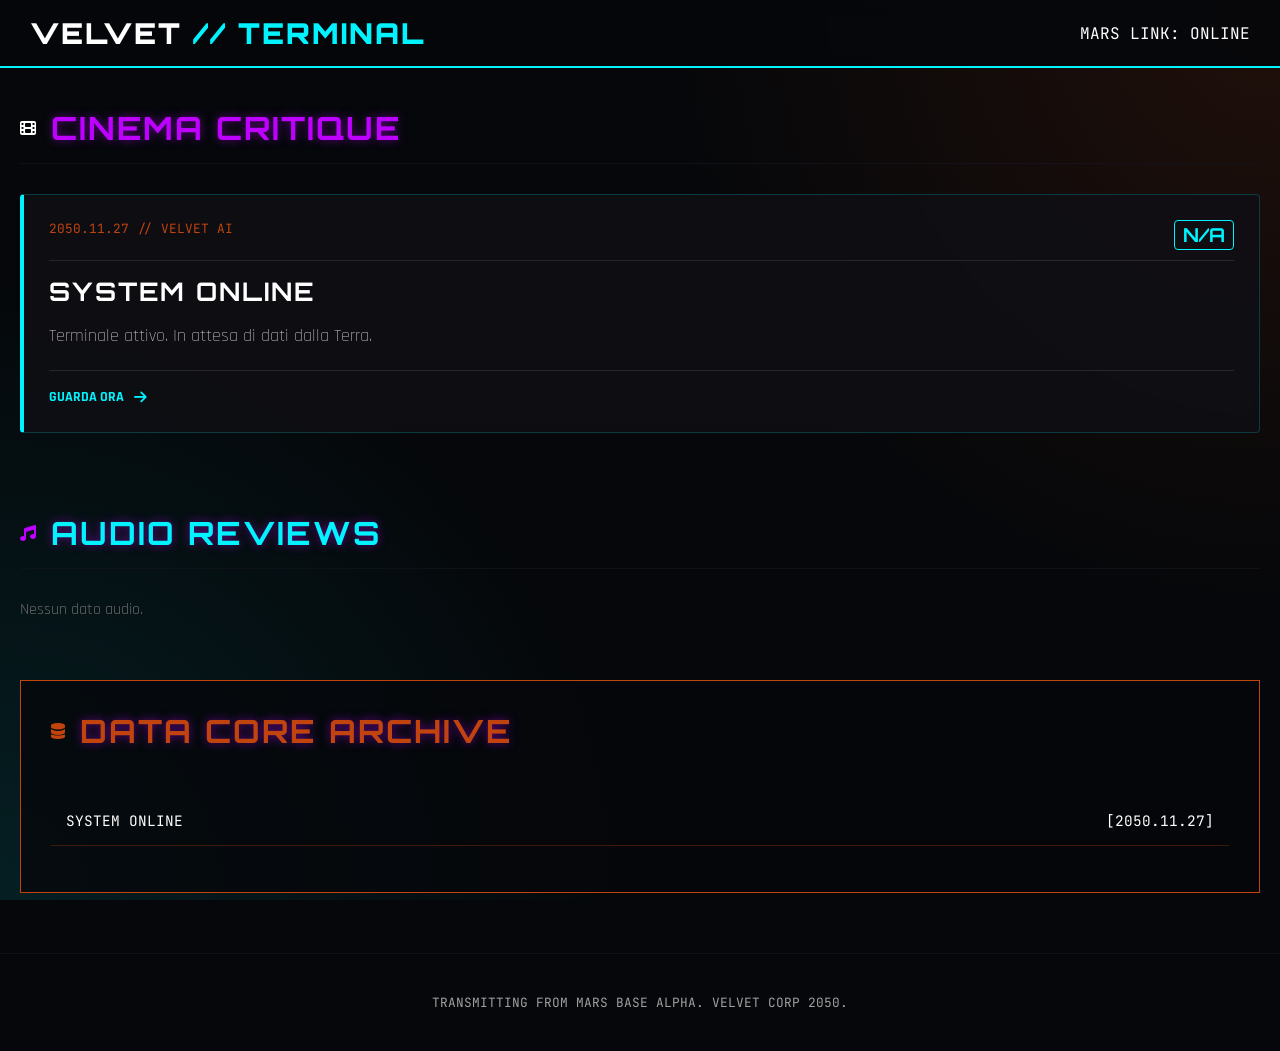
==== index.html @ b93a2c8e "Update index.html" ====
<!DOCTYPE html>
<html lang="it">
<head>
    <meta charset="UTF-8">
    <meta name="viewport" content="width=device-width, initial-scale=1.0">
    <title>VELVET | Martian Media Terminal</title>
    <link href="https://fonts.googleapis.com/css2?family=JetBrains+Mono:wght@400;700&family=Orbitron:wght@400;700;900&family=Rajdhani:wght@300;500;700&display=swap" rel="stylesheet">
    <link rel="stylesheet" href="https://cdnjs.cloudflare.com/ajax/libs/font-awesome/6.4.0/css/all.min.css">
    <style>
        :root { --bg-space: #05070a; --mars-dust: #c1440e; --neon-blue: #00f3ff; --neon-purple: #bd00ff; --glass-bg: rgba(20, 20, 30, 0.7); --text-primary: #ffffff; --text-dim: #a0a0a0; }
        body { margin: 0; background-color: var(--bg-space); color: var(--text-primary); font-family: 'Rajdhani', sans-serif; background-image: radial-gradient(circle at top right, rgba(193, 68, 14, 0.15) 0%, transparent 40%), radial-gradient(circle at bottom left, rgba(0, 243, 255, 0.1) 0%, transparent 40%); background-attachment: fixed; }
        h1, h2, h3, .brand { font-family: 'Orbitron', sans-serif; text-transform: uppercase; letter-spacing: 2px; }
        .mono-font { font-family: 'JetBrains Mono', monospace; }
        nav { display: flex; justify-content: space-between; align-items: center; padding: 15px 30px; background: rgba(5, 7, 10, 0.9); backdrop-filter: blur(10px); border-bottom: 2px solid var(--neon-blue); position: sticky; top: 0; z-index: 100; }
        .brand { font-size: 1.8rem; font-weight: 900; } .brand span { color: var(--neon-blue); }
        .container { max-width: 1400px; margin: 40px auto; padding: 0 20px; }
        .section-header { display: flex; align-items: center; gap: 15px; margin-bottom: 30px; border-bottom: 1px solid var(--glass-bg); padding-bottom: 15px; }
        .section-title { font-size: 2rem; color: var(--neon-purple); margin: 0; text-shadow: 0 0 10px rgba(189, 0, 255, 0.5); }
        .grid-layout { display: grid; grid-template-columns: repeat(auto-fit, minmax(400px, 1fr)); gap: 30px; margin-bottom: 60px; }
        
        /* CARD SOLO TESTO */
        .holo-card { background: rgba(15, 15, 20, 0.8); border: 1px solid rgba(0, 243, 255, 0.2); border-left: 4px solid var(--neon-blue); border-radius: 4px; overflow: hidden; transition: 0.4s; position: relative; backdrop-filter: blur(5px); padding: 25px; }
        .holo-card:hover { border-color: var(--neon-blue); box-shadow: 0 0 20px rgba(0, 243, 255, 0.1); transform: translateY(-3px); }
        
        .card-header { display: flex; justify-content: space-between; align-items: flex-start; margin-bottom: 15px; border-bottom: 1px solid rgba(255,255,255,0.1); padding-bottom: 10px; }
        .card-meta { font-size: 0.8rem; color: var(--mars-dust); text-transform: uppercase; }
        .card-vote { font-family: 'Orbitron'; font-size: 1.2rem; color: var(--neon-blue); font-weight: bold; border: 1px solid var(--neon-blue); padding: 2px 8px; border-radius: 4px; }
        
        .card-title { font-size: 1.6rem; margin: 0 0 15px 0; line-height: 1.2; color: #fff; }
        .card-excerpt { color: #ccc; font-size: 1.1rem; line-height: 1.6; text-align: justify; margin-bottom: 20px; font-weight: 300; }
        
        .stream-links { border-top: 1px solid rgba(255,255,255,0.1); padding-top: 15px; }
        .stream-btn { display: inline-flex; align-items: center; gap: 10px; color: var(--neon-blue); text-decoration: none; font-weight: bold; font-size: 0.9rem; text-transform: uppercase; transition: 0.3s; }
        .stream-btn:hover { color: #fff; letter-spacing: 1px; }
        
        .music-style .holo-card { border-left-color: var(--neon-purple); }
        .music-style .card-vote, .music-style .stream-btn { color: var(--neon-purple); border-color: var(--neon-purple); }
        .music-style .stream-btn:hover { color: #fff; }

        .archive-container { background: rgba(5, 7, 10, 0.8); border: 1px solid var(--mars-dust); padding: 30px; margin-top: 50px;}
        .archive-list { list-style: none; padding: 0; }
        .archive-item { display: flex; justify-content: space-between; align-items: center; padding: 15px; border-bottom: 1px solid rgba(193, 68, 14, 0.3); font-family: 'JetBrains Mono', monospace; font-size: 0.9rem; }
        footer { text-align: center; padding: 40px; color: var(--text-dim); font-size: 0.8rem; margin-top: 60px; border-top: 1px solid var(--glass-bg); }
    </style>
</head>
<body>
    <nav>
        <div class="brand">VELVET <span>// TERMINAL</span></div>
        <div class="terminal-status mono-font">MARS LINK: ONLINE</div>
    </nav>
    <div class="container">
        
        <div class="section-header"><i class="fas fa-film section-icon"></i><h2 class="section-title">CINEMA CRITIQUE</h2></div>
        <div class="grid-layout" id="cinema-container"></div>
        
        <div class="section-header" style="margin-top: 80px;"><i class="fas fa-music section-icon" style="color: var(--neon-purple);"></i><h2 class="section-title" style="color: var(--neon-blue);">AUDIO REVIEWS</h2></div>
        <div class="grid-layout music-style" id="music-container"></div>
        
        <div class="archive-container">
             <div class="section-header" style="border-bottom: none;"><i class="fas fa-database section-icon" style="color: var(--mars-dust);"></i><h2 class="section-title" style="color: var(--mars-dust);">DATA CORE ARCHIVE</h2></div>
            <ul class="archive-list" id="archive-list"></ul>
        </div>
    </div>
    <footer><span class="mono-font">TRANSMITTING FROM MARS BASE ALPHA. VELVET CORP 2050.</span></footer>
    
    <script src="data.js"></script>
    <script>
        if (typeof mshData !== 'undefined') {
            const cinemaCont = document.getElementById('cinema-container');
            const musicCont = document.getElementById('music-container');
            const archiveList = document.getElementById('archive-list');

            function createTextCard(item, type) {
                let vote = item.vote || "N/A";
                let searchUrl = type === 'music' 
                    ? `https://open.spotify.com/search/${encodeURIComponent(item.streaming_search_query || '')}`
                    : `https://www.justwatch.com/it/cerca?q=${encodeURIComponent(item.streaming_search_query || '')}`;
                
                let actionText = type === 'music' ? 'ASCOLTA ORA' : 'GUARDA ORA';

                return `
                    <div class="holo-card">
                        <div class="card-header">
                            <span class="card-meta mono-font">${item.date} // ${item.author}</span>
                            <span class="card-vote">${vote}</span>
                        </div>
                        <h3 class="card-title">${item.title}</h3>
                        <div class="card-excerpt">${item.excerpt}</div>
                        <div class="stream-links">
                            <a href="${searchUrl}" target="_blank" class="stream-btn">
                                ${actionText} <i class="fas fa-arrow-right"></i>
                            </a>
                        </div>
                    </div>
                `;
            }

            if (mshData.cinema && mshData.cinema.length > 0) cinemaCont.innerHTML = mshData.cinema.map(item => createTextCard(item, 'cinema')).join('');
            else cinemaCont.innerHTML = '<div style="color:#666">Nessun dato cinema.</div>';

            if (mshData.music && mshData.music.length > 0) musicCont.innerHTML = mshData.music.map(item => createTextCard(item, 'music')).join('');
            else musicCont.innerHTML = '<div style="color:#666">Nessun dato audio.</div>';

            const allItems = [...(mshData.cinema || []), ...(mshData.music || [])];
            if (allItems.length > 0) archiveList.innerHTML = allItems.map(item => `<li class="archive-item"><span>${item.title}</span><span class="archive-date mono-font">[${item.date}]</span></li>`).join('');
        }
    </script>
</body>
</html>
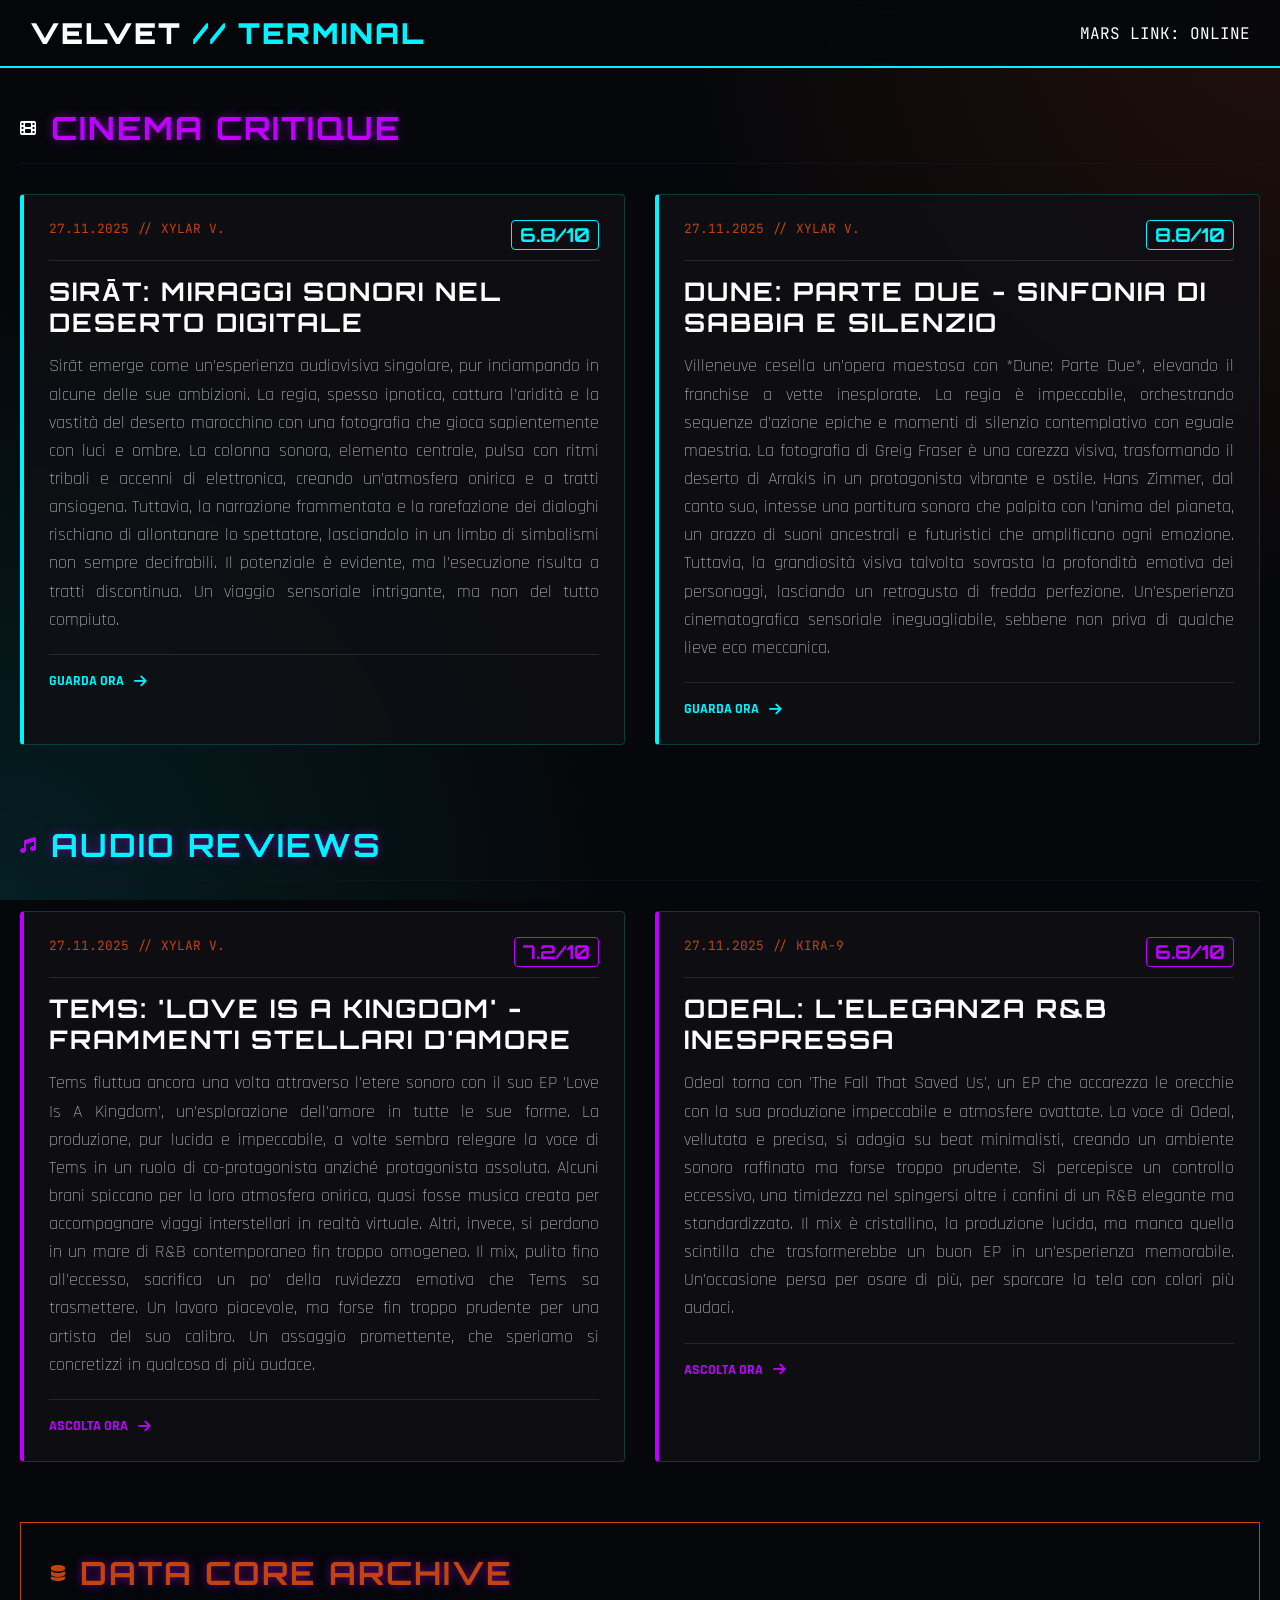
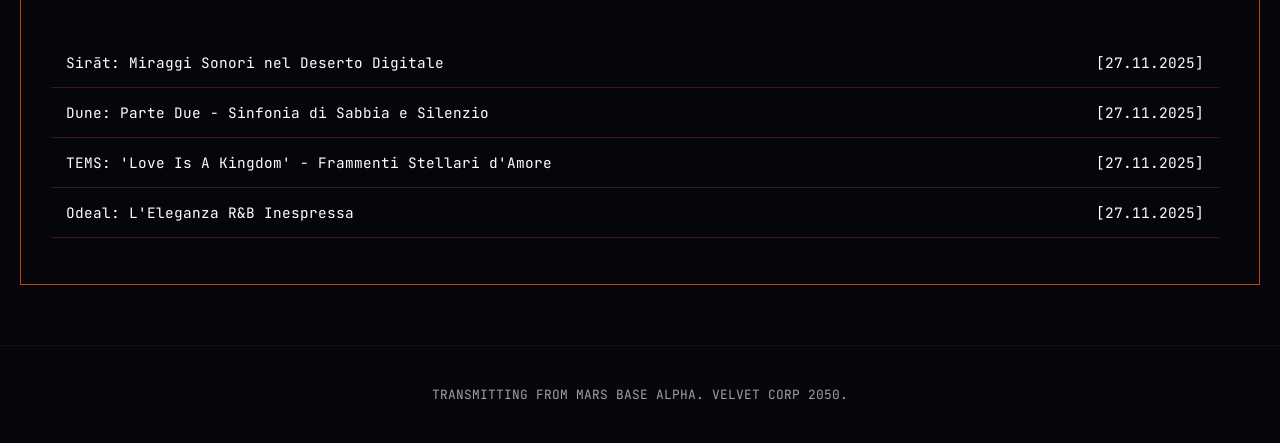
==== commit f92fcaa8: "Update index.html" ====
--- a/index.html
+++ b/index.html
@@ -21,25 +21,26 @@
         /* CARD SOLO TESTO */
         .holo-card { background: rgba(15, 15, 20, 0.8); border: 1px solid rgba(0, 243, 255, 0.2); border-left: 4px solid var(--neon-blue); border-radius: 4px; overflow: hidden; transition: 0.4s; position: relative; backdrop-filter: blur(5px); padding: 25px; }
         .holo-card:hover { border-color: var(--neon-blue); box-shadow: 0 0 20px rgba(0, 243, 255, 0.1); transform: translateY(-3px); }
-        
         .card-header { display: flex; justify-content: space-between; align-items: flex-start; margin-bottom: 15px; border-bottom: 1px solid rgba(255,255,255,0.1); padding-bottom: 10px; }
         .card-meta { font-size: 0.8rem; color: var(--mars-dust); text-transform: uppercase; }
         .card-vote { font-family: 'Orbitron'; font-size: 1.2rem; color: var(--neon-blue); font-weight: bold; border: 1px solid var(--neon-blue); padding: 2px 8px; border-radius: 4px; }
-        
         .card-title { font-size: 1.6rem; margin: 0 0 15px 0; line-height: 1.2; color: #fff; }
         .card-excerpt { color: #ccc; font-size: 1.1rem; line-height: 1.6; text-align: justify; margin-bottom: 20px; font-weight: 300; }
-        
         .stream-links { border-top: 1px solid rgba(255,255,255,0.1); padding-top: 15px; }
         .stream-btn { display: inline-flex; align-items: center; gap: 10px; color: var(--neon-blue); text-decoration: none; font-weight: bold; font-size: 0.9rem; text-transform: uppercase; transition: 0.3s; }
         .stream-btn:hover { color: #fff; letter-spacing: 1px; }
-        
         .music-style .holo-card { border-left-color: var(--neon-purple); }
         .music-style .card-vote, .music-style .stream-btn { color: var(--neon-purple); border-color: var(--neon-purple); }
         .music-style .stream-btn:hover { color: #fff; }
 
+        /* ARCHIVIO SCORREVOLE */
         .archive-container { background: rgba(5, 7, 10, 0.8); border: 1px solid var(--mars-dust); padding: 30px; margin-top: 50px;}
-        .archive-list { list-style: none; padding: 0; }
+        .archive-list { list-style: none; padding: 0; max-height: 300px; overflow-y: auto; padding-right: 10px; }
+        .archive-list::-webkit-scrollbar { width: 5px; }
+        .archive-list::-webkit-scrollbar-track { background: #111; }
+        .archive-list::-webkit-scrollbar-thumb { background: var(--mars-dust); border-radius: 5px; }
         .archive-item { display: flex; justify-content: space-between; align-items: center; padding: 15px; border-bottom: 1px solid rgba(193, 68, 14, 0.3); font-family: 'JetBrains Mono', monospace; font-size: 0.9rem; }
+        
         footer { text-align: center; padding: 40px; color: var(--text-dim); font-size: 0.8rem; margin-top: 60px; border-top: 1px solid var(--glass-bg); }
     </style>
 </head>
@@ -49,7 +50,6 @@
         <div class="terminal-status mono-font">MARS LINK: ONLINE</div>
     </nav>
     <div class="container">
-        
         <div class="section-header"><i class="fas fa-film section-icon"></i><h2 class="section-title">CINEMA CRITIQUE</h2></div>
         <div class="grid-layout" id="cinema-container"></div>
         
@@ -71,6 +71,9 @@
             const archiveList = document.getElementById('archive-list');
 
             function createTextCard(item, type) {
+                // FILTRO VISIVO: NASCONDE "SYSTEM ONLINE" O TITOLI VUOTI
+                if (!item.title || item.title === "SYSTEM ONLINE" || item.title === "N/A") return '';
+
                 let vote = item.vote || "N/A";
                 let searchUrl = type === 'music' 
                     ? `https://open.spotify.com/search/${encodeURIComponent(item.streaming_search_query || '')}`
@@ -102,7 +105,13 @@
             else musicCont.innerHTML = '<div style="color:#666">Nessun dato audio.</div>';
 
             const allItems = [...(mshData.cinema || []), ...(mshData.music || [])];
-            if (allItems.length > 0) archiveList.innerHTML = allItems.map(item => `<li class="archive-item"><span>${item.title}</span><span class="archive-date mono-font">[${item.date}]</span></li>`).join('');
+            // FILTRO ANCHE NELL'ARCHIVIO
+            if (allItems.length > 0) {
+                archiveList.innerHTML = allItems.map(item => {
+                    if (!item.title || item.title === "SYSTEM ONLINE") return '';
+                    return `<li class="archive-item"><span>${item.title}</span><span class="archive-date mono-font">[${item.date}]</span></li>`;
+                }).join('');
+            }
         }
     </script>
 </body>
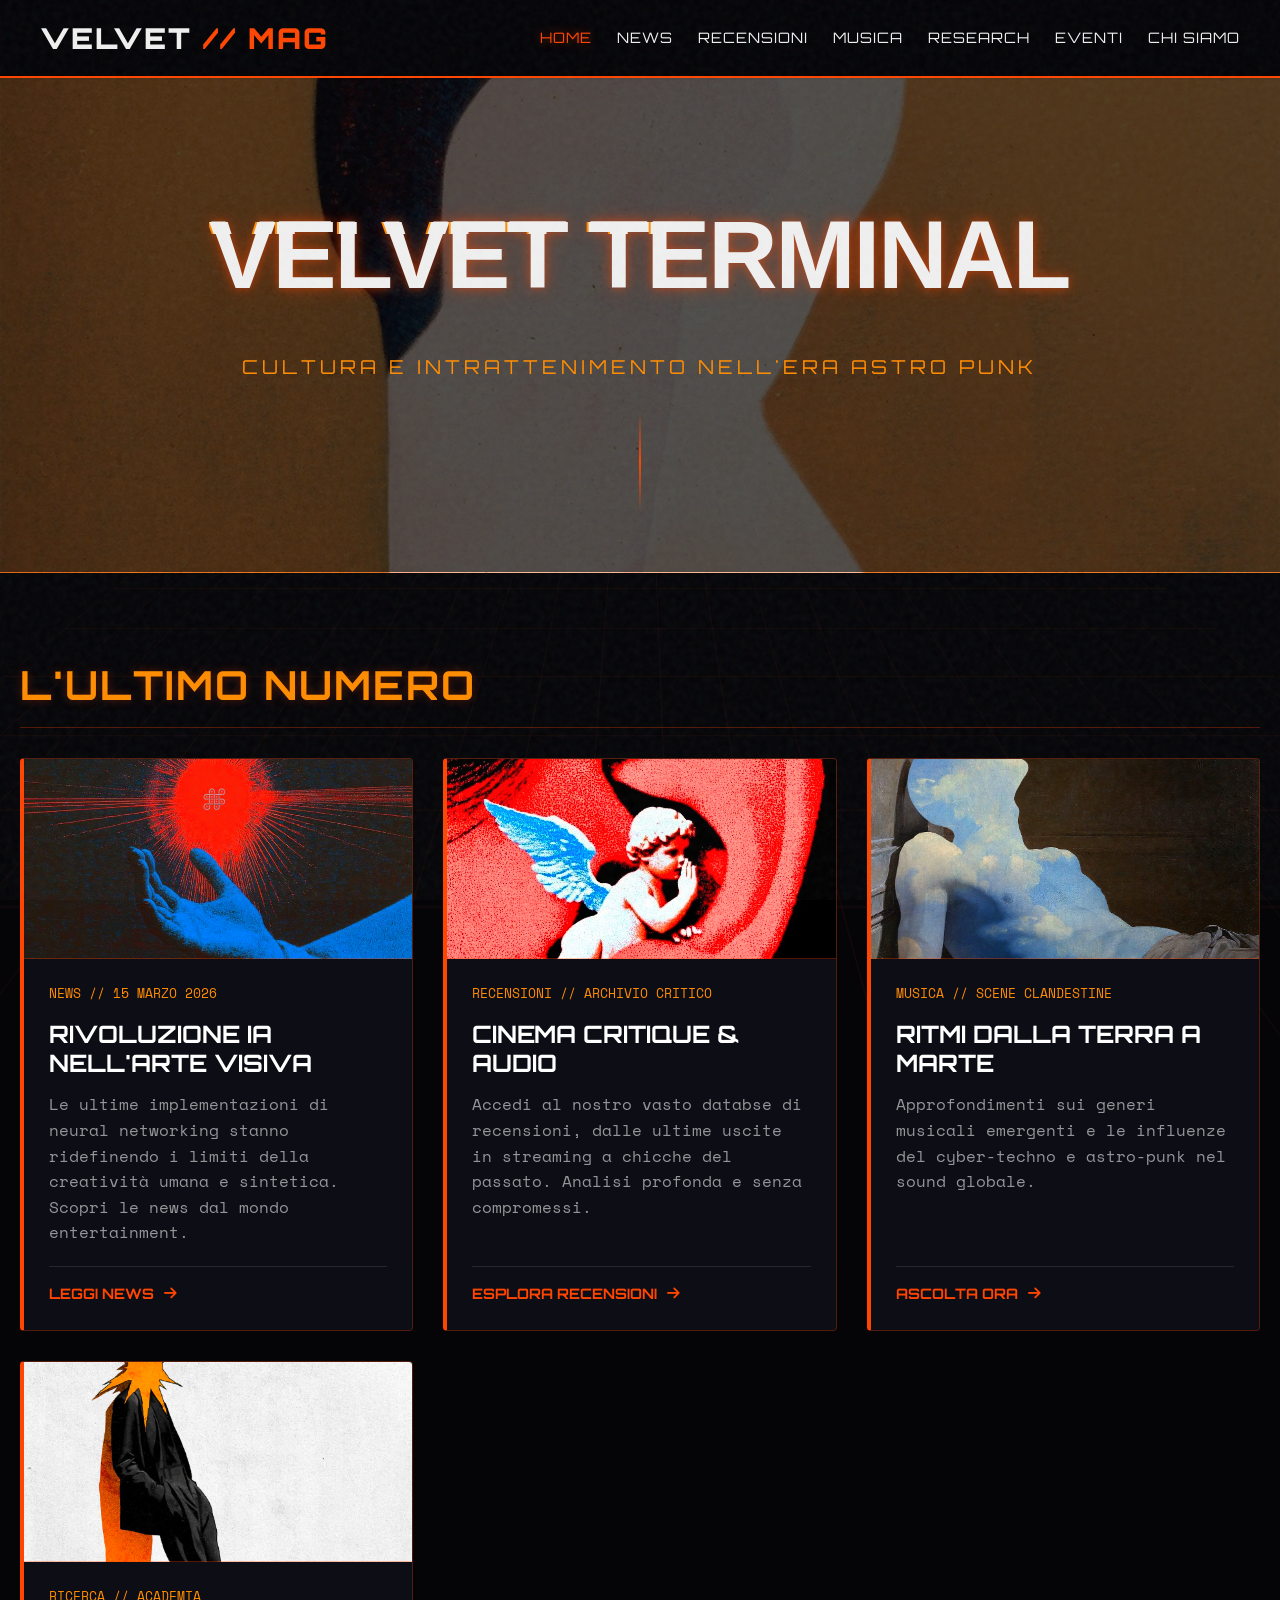
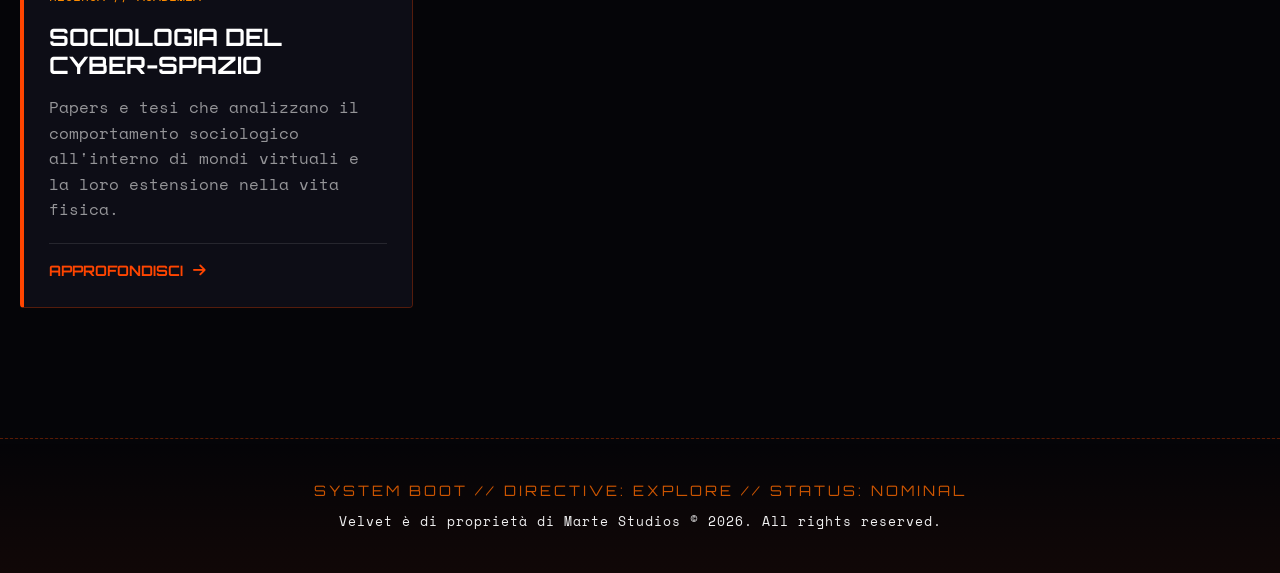
==== commit c09d5713: "Complete redesign: Astro Punk magazine theme" ====
--- a/index.html
+++ b/index.html
@@ -3,116 +3,126 @@
 <head>
     <meta charset="UTF-8">
     <meta name="viewport" content="width=device-width, initial-scale=1.0">
-    <title>VELVET | Martian Media Terminal</title>
-    <link href="https://fonts.googleapis.com/css2?family=JetBrains+Mono:wght@400;700&family=Orbitron:wght@400;700;900&family=Rajdhani:wght@300;500;700&display=swap" rel="stylesheet">
+    <!-- Open Graph Meta Tags -->
+    <meta property="og:title" content="VELVET | Online Magazine" />
+    <meta property="og:description" content="Astro Punk Online Magazine: Recensioni, News, Musica e Ricerca." />
+    <meta property="og:image" content="https://velvet.martestudios.com/assets/moodboard/moodimage.jpg" />
+    <meta property="og:url" content="https://velvet.martestudios.com/" />
+    <meta property="og:type" content="website" />
+
+    <title>VELVET | Magazine Home</title>
+    
+    <link rel="preconnect" href="https://fonts.googleapis.com">
+    <link rel="preconnect" href="https://fonts.gstatic.com" crossorigin>
+    <link href="https://fonts.googleapis.com/css2?family=Orbitron:wght@400;700;900&family=Space+Mono:ital,wght@0,400;0,700;1,400&family=Syncopate:wght@400;700&display=swap" rel="stylesheet">
     <link rel="stylesheet" href="https://cdnjs.cloudflare.com/ajax/libs/font-awesome/6.4.0/css/all.min.css">
-    <style>
-        :root { --bg-space: #05070a; --mars-dust: #c1440e; --neon-blue: #00f3ff; --neon-purple: #bd00ff; --glass-bg: rgba(20, 20, 30, 0.7); --text-primary: #ffffff; --text-dim: #a0a0a0; }
-        body { margin: 0; background-color: var(--bg-space); color: var(--text-primary); font-family: 'Rajdhani', sans-serif; background-image: radial-gradient(circle at top right, rgba(193, 68, 14, 0.15) 0%, transparent 40%), radial-gradient(circle at bottom left, rgba(0, 243, 255, 0.1) 0%, transparent 40%); background-attachment: fixed; }
-        h1, h2, h3, .brand { font-family: 'Orbitron', sans-serif; text-transform: uppercase; letter-spacing: 2px; }
-        .mono-font { font-family: 'JetBrains Mono', monospace; }
-        nav { display: flex; justify-content: space-between; align-items: center; padding: 15px 30px; background: rgba(5, 7, 10, 0.9); backdrop-filter: blur(10px); border-bottom: 2px solid var(--neon-blue); position: sticky; top: 0; z-index: 100; }
-        .brand { font-size: 1.8rem; font-weight: 900; } .brand span { color: var(--neon-blue); }
-        .container { max-width: 1400px; margin: 40px auto; padding: 0 20px; }
-        .section-header { display: flex; align-items: center; gap: 15px; margin-bottom: 30px; border-bottom: 1px solid var(--glass-bg); padding-bottom: 15px; }
-        .section-title { font-size: 2rem; color: var(--neon-purple); margin: 0; text-shadow: 0 0 10px rgba(189, 0, 255, 0.5); }
-        .grid-layout { display: grid; grid-template-columns: repeat(auto-fit, minmax(400px, 1fr)); gap: 30px; margin-bottom: 60px; }
-        
-        /* CARD SOLO TESTO */
-        .holo-card { background: rgba(15, 15, 20, 0.8); border: 1px solid rgba(0, 243, 255, 0.2); border-left: 4px solid var(--neon-blue); border-radius: 4px; overflow: hidden; transition: 0.4s; position: relative; backdrop-filter: blur(5px); padding: 25px; }
-        .holo-card:hover { border-color: var(--neon-blue); box-shadow: 0 0 20px rgba(0, 243, 255, 0.1); transform: translateY(-3px); }
-        .card-header { display: flex; justify-content: space-between; align-items: flex-start; margin-bottom: 15px; border-bottom: 1px solid rgba(255,255,255,0.1); padding-bottom: 10px; }
-        .card-meta { font-size: 0.8rem; color: var(--mars-dust); text-transform: uppercase; }
-        .card-vote { font-family: 'Orbitron'; font-size: 1.2rem; color: var(--neon-blue); font-weight: bold; border: 1px solid var(--neon-blue); padding: 2px 8px; border-radius: 4px; }
-        .card-title { font-size: 1.6rem; margin: 0 0 15px 0; line-height: 1.2; color: #fff; }
-        .card-excerpt { color: #ccc; font-size: 1.1rem; line-height: 1.6; text-align: justify; margin-bottom: 20px; font-weight: 300; }
-        .stream-links { border-top: 1px solid rgba(255,255,255,0.1); padding-top: 15px; }
-        .stream-btn { display: inline-flex; align-items: center; gap: 10px; color: var(--neon-blue); text-decoration: none; font-weight: bold; font-size: 0.9rem; text-transform: uppercase; transition: 0.3s; }
-        .stream-btn:hover { color: #fff; letter-spacing: 1px; }
-        .music-style .holo-card { border-left-color: var(--neon-purple); }
-        .music-style .card-vote, .music-style .stream-btn { color: var(--neon-purple); border-color: var(--neon-purple); }
-        .music-style .stream-btn:hover { color: #fff; }
-
-        /* ARCHIVIO SCORREVOLE */
-        .archive-container { background: rgba(5, 7, 10, 0.8); border: 1px solid var(--mars-dust); padding: 30px; margin-top: 50px;}
-        .archive-list { list-style: none; padding: 0; max-height: 300px; overflow-y: auto; padding-right: 10px; }
-        .archive-list::-webkit-scrollbar { width: 5px; }
-        .archive-list::-webkit-scrollbar-track { background: #111; }
-        .archive-list::-webkit-scrollbar-thumb { background: var(--mars-dust); border-radius: 5px; }
-        .archive-item { display: flex; justify-content: space-between; align-items: center; padding: 15px; border-bottom: 1px solid rgba(193, 68, 14, 0.3); font-family: 'JetBrains Mono', monospace; font-size: 0.9rem; }
-        
-        footer { text-align: center; padding: 40px; color: var(--text-dim); font-size: 0.8rem; margin-top: 60px; border-top: 1px solid var(--glass-bg); }
-    </style>
+    
+    <link rel="stylesheet" href="assets/css/velvet_magazine.css">
 </head>
 <body>
-    <nav>
-        <div class="brand">VELVET <span>// TERMINAL</span></div>
-        <div class="terminal-status mono-font">MARS LINK: ONLINE</div>
+    <div class="noise-overlay"></div>
+    <div class="grid-background"></div>
+
+    <nav class="global-nav">
+        <a href="index.html" class="brand">VELVET <span>// MAG</span></a>
+        <ul class="nav-links">
+            <li><a href="index.html" class="active">Home</a></li>
+            <li><a href="news.html">News</a></li>
+            <li><a href="recensioni.html">Recensioni</a></li>
+            <li><a href="musica.html">Musica</a></li>
+            <li><a href="research.html">Research</a></li>
+            <li><a href="eventi.html">Eventi</a></li>
+            <li><a href="chisiamo.html">Chi Siamo</a></li>
+        </ul>
+        <div class="burger">
+            <div class="line1"></div>
+            <div class="line2"></div>
+            <div class="line3"></div>
+        </div>
     </nav>
-    <div class="container">
-        <div class="section-header"><i class="fas fa-film section-icon"></i><h2 class="section-title">CINEMA CRITIQUE</h2></div>
-        <div class="grid-layout" id="cinema-container"></div>
-        
-        <div class="section-header" style="margin-top: 80px;"><i class="fas fa-music section-icon" style="color: var(--neon-purple);"></i><h2 class="section-title" style="color: var(--neon-blue);">AUDIO REVIEWS</h2></div>
-        <div class="grid-layout music-style" id="music-container"></div>
-        
-        <div class="archive-container">
-             <div class="section-header" style="border-bottom: none;"><i class="fas fa-database section-icon" style="color: var(--mars-dust);"></i><h2 class="section-title" style="color: var(--mars-dust);">DATA CORE ARCHIVE</h2></div>
-            <ul class="archive-list" id="archive-list"></ul>
+
+    <header class="hero-section" style="background-image: url('assets/moodboard/moodimage.jpg');">
+        <div class="hero-overlay"></div>
+        <div class="hero-content">
+            <h1 class="glitch" data-text="VELVET TERMINAL">VELVET TERMINAL</h1>
+            <p class="subtitle">CULTURA E INTRATTENIMENTO NELL'ERA ASTRO PUNK</p>
+            <div class="glow-line"></div>
         </div>
-    </div>
-    <footer><span class="mono-font">TRANSMITTING FROM MARS BASE ALPHA. VELVET CORP 2050.</span></footer>
-    
-    <script src="data.js"></script>
-    <script>
-        if (typeof mshData !== 'undefined') {
-            const cinemaCont = document.getElementById('cinema-container');
-            const musicCont = document.getElementById('music-container');
-            const archiveList = document.getElementById('archive-list');
+    </header>
 
-            function createTextCard(item, type) {
-                // FILTRO VISIVO: NASCONDE "SYSTEM ONLINE" O TITOLI VUOTI
-                if (!item.title || item.title === "SYSTEM ONLINE" || item.title === "N/A") return '';
+    <main class="container" style="margin-top: 60px;">
+        <div class="section-header">
+            <h2 class="section-title">L'ULTIMO NUMERO</h2>
+        </div>
 
-                let vote = item.vote || "N/A";
-                let searchUrl = type === 'music' 
-                    ? `https://open.spotify.com/search/${encodeURIComponent(item.streaming_search_query || '')}`
-                    : `https://www.justwatch.com/it/cerca?q=${encodeURIComponent(item.streaming_search_query || '')}`;
-                
-                let actionText = type === 'music' ? 'ASCOLTA ORA' : 'GUARDA ORA';
+        <div class="magazine-grid">
+            <!-- Article 1: News Focus -->
+            <article class="article-card">
+                <div class="article-image" style="background-image: url('assets/moodboard/moodimage_9.jpg');"></div>
+                <div class="article-content">
+                    <div class="card-meta">
+                        <span class="mono-font">NEWS // 15 MARZO 2026</span>
+                    </div>
+                    <h3 class="card-title"><a href="news.html">Rivoluzione IA nell'arte Visiva</a></h3>
+                    <p class="card-excerpt">Le ultime implementazioni di neural networking stanno ridefinendo i limiti della creatività umana e sintetica. Scopri le news dal mondo entertainment.</p>
+                    <div class="card-footer">
+                        <a href="news.html" class="read-more-btn">Leggi News <i class="fas fa-arrow-right"></i></a>
+                    </div>
+                </div>
+            </article>
 
-                return `
-                    <div class="holo-card">
-                        <div class="card-header">
-                            <span class="card-meta mono-font">${item.date} // ${item.author}</span>
-                            <span class="card-vote">${vote}</span>
-                        </div>
-                        <h3 class="card-title">${item.title}</h3>
-                        <div class="card-excerpt">${item.excerpt}</div>
-                        <div class="stream-links">
-                            <a href="${searchUrl}" target="_blank" class="stream-btn">
-                                ${actionText} <i class="fas fa-arrow-right"></i>
-                            </a>
-                        </div>
+            <!-- Article 2: Reviews Focus -->
+            <article class="article-card">
+                <div class="article-image" style="background-image: url('assets/moodboard/moodimage_20.jpg');"></div>
+                <div class="article-content">
+                    <div class="card-meta">
+                        <span class="mono-font">RECENSIONI // ARCHIVIO CRITICO</span>
                     </div>
-                `;
-            }
+                    <h3 class="card-title"><a href="recensioni.html">Cinema Critique & Audio</a></h3>
+                    <p class="card-excerpt">Accedi al nostro vasto databse di recensioni, dalle ultime uscite in streaming a chicche del passato. Analisi profonda e senza compromessi.</p>
+                    <div class="card-footer">
+                        <a href="recensioni.html" class="read-more-btn">Esplora Recensioni <i class="fas fa-arrow-right"></i></a>
+                    </div>
+                </div>
+            </article>
 
-            if (mshData.cinema && mshData.cinema.length > 0) cinemaCont.innerHTML = mshData.cinema.map(item => createTextCard(item, 'cinema')).join('');
-            else cinemaCont.innerHTML = '<div style="color:#666">Nessun dato cinema.</div>';
+            <!-- Article 3: Music Focus -->
+            <article class="article-card">
+                <div class="article-image" style="background-image: url('assets/moodboard/moodimage_5.jpg');"></div>
+                <div class="article-content">
+                    <div class="card-meta">
+                        <span class="mono-font">MUSICA // SCENE CLANDESTINE</span>
+                    </div>
+                    <h3 class="card-title"><a href="musica.html">Ritmi dalla Terra a Marte</a></h3>
+                    <p class="card-excerpt">Approfondimenti sui generi musicali emergenti e le influenze del cyber-techno e astro-punk nel sound globale.</p>
+                    <div class="card-footer">
+                        <a href="musica.html" class="read-more-btn">Ascolta Ora <i class="fas fa-arrow-right"></i></a>
+                    </div>
+                </div>
+            </article>
 
-            if (mshData.music && mshData.music.length > 0) musicCont.innerHTML = mshData.music.map(item => createTextCard(item, 'music')).join('');
-            else musicCont.innerHTML = '<div style="color:#666">Nessun dato audio.</div>';
+            <!-- Article 4: Research Focus -->
+            <article class="article-card">
+                <div class="article-image" style="background-image: url('assets/moodboard/moodimage_11.jpg');"></div>
+                <div class="article-content">
+                    <div class="card-meta">
+                        <span class="mono-font">RICERCA // ACADEMIA</span>
+                    </div>
+                    <h3 class="card-title"><a href="research.html">Sociologia del Cyber-Spazio</a></h3>
+                    <p class="card-excerpt">Papers e tesi che analizzano il comportamento sociologico all'interno di mondi virtuali e la loro estensione nella vita fisica.</p>
+                    <div class="card-footer">
+                        <a href="research.html" class="read-more-btn">Approfondisci <i class="fas fa-arrow-right"></i></a>
+                    </div>
+                </div>
+            </article>
 
-            const allItems = [...(mshData.cinema || []), ...(mshData.music || [])];
-            // FILTRO ANCHE NELL'ARCHIVIO
-            if (allItems.length > 0) {
-                archiveList.innerHTML = allItems.map(item => {
-                    if (!item.title || item.title === "SYSTEM ONLINE") return '';
-                    return `<li class="archive-item"><span>${item.title}</span><span class="archive-date mono-font">[${item.date}]</span></li>`;
-                }).join('');
-            }
-        }
-    </script>
+        </div>
+    </main>
+
+    <footer class="global-footer">
+        <p>SYSTEM BOOT // DIRECTIVE: EXPLORE // STATUS: NOMINAL</p>
+        <div class="ownership">Velvet è di proprietà di Marte Studios © 2026. All rights reserved.</div>
+    </footer>
+
 </body>
 </html>
--- a/assets/css/velvet_magazine.css
+++ b/assets/css/velvet_magazine.css
@@ -0,0 +1,484 @@
+:root {
+    --bg-color: #050508;
+    --surface-color: rgba(15, 15, 25, 0.7);
+    --border-color: rgba(255, 69, 0, 0.3);
+    
+    /* Cosmic Orange variations */
+    --orange-primary: #FF4500; /* Neon Orange */
+    --orange-secondary: #FF8C00; /* Dark Orange/Tangerine */
+    --orange-accent: #FFA500; /* Orange */
+    --orange-deep: #CC5500; /* Burnt Orange */
+
+    --neon-blue: #00f3ff;
+    --neon-purple: #bd00ff;
+
+    --text-primary: #F0F0F0;
+    --text-secondary: rgba(240, 240, 240, 0.6);
+    
+    --font-heading: 'Orbitron', sans-serif;
+    --font-body: 'Space Mono', monospace;
+    --font-display: 'Syncopate', sans-serif;
+}
+
+* {
+    margin: 0;
+    padding: 0;
+    box-sizing: border-box;
+}
+
+body {
+    background-color: var(--bg-color);
+    color: var(--text-primary);
+    font-family: var(--font-body);
+    min-height: 100vh;
+    overflow-x: hidden;
+    position: relative;
+    line-height: 1.6;
+}
+
+/* Background Effects */
+.noise-overlay {
+    position: fixed;
+    top: 0;
+    left: 0;
+    width: 100vw;
+    height: 100vh;
+    pointer-events: none;
+    z-index: 9999;
+    opacity: 0.05;
+    background-image: url("data:image/svg+xml,%3Csvg viewBox='0 0 200 200' xmlns='http://www.w3.org/2000/svg'%3E%3Cfilter id='noiseFilter'%3E%3CfeTurbulence type='fractalNoise' baseFrequency='0.65' numOctaves='3' stitchTiles='stitch'/%3E%3C/filter%3E%3Crect width='100%25' height='100%25' filter='url(%23noiseFilter)'/%3E%3C/svg%3E");
+}
+
+.grid-background {
+    position: fixed;
+    top: 0;
+    left: 0;
+    width: 100vw;
+    height: 100vh;
+    pointer-events: none;
+    z-index: -1;
+    background-size: 60px 60px;
+    background-image: 
+        linear-gradient(to right, rgba(255, 69, 0, 0.05) 1px, transparent 1px),
+        linear-gradient(to bottom, rgba(255, 69, 0, 0.05) 1px, transparent 1px);
+    transform: perspective(500px) rotateX(60deg) translateY(-100px) translateZ(-200px);
+    animation: gridMove 20s linear infinite;
+}
+
+@keyframes gridMove {
+    0% { transform: perspective(500px) rotateX(60deg) translateY(0) translateZ(-200px); }
+    100% { transform: perspective(500px) rotateX(60deg) translateY(60px) translateZ(-200px); }
+}
+
+/* Navigation */
+nav.global-nav {
+    display: flex;
+    justify-content: space-between;
+    align-items: center;
+    padding: 15px 40px;
+    background: rgba(5, 5, 8, 0.9);
+    backdrop-filter: blur(10px);
+    border-bottom: 2px solid var(--orange-primary);
+    position: sticky;
+    top: 0;
+    z-index: 100;
+}
+
+.brand {
+    font-family: var(--font-heading);
+    font-size: 1.8rem;
+    font-weight: 900;
+    text-transform: uppercase;
+    letter-spacing: 2px;
+    color: var(--text-primary);
+    text-decoration: none;
+}
+
+.brand span {
+    color: var(--orange-primary);
+}
+
+.nav-links {
+    display: flex;
+    gap: 25px;
+    list-style: none;
+}
+
+.nav-links a {
+    color: var(--text-primary);
+    text-decoration: none;
+    font-family: var(--font-heading);
+    font-size: 0.9rem;
+    text-transform: uppercase;
+    letter-spacing: 1px;
+    transition: 0.3s;
+}
+
+.nav-links a:hover, .nav-links a.active {
+    color: var(--orange-primary);
+    text-shadow: 0 0 10px rgba(255, 69, 0, 0.5);
+}
+
+.burger {
+    display: none;
+    cursor: pointer;
+}
+.burger div {
+    width: 25px;
+    height: 2px;
+    background-color: var(--text-primary);
+    margin: 5px;
+    transition: all 0.3s ease;
+}
+
+@media screen and (max-width: 768px) {
+    .nav-links {
+        display: none;
+    }
+    .burger {
+        display: block;
+    }
+}
+
+
+/* Layout & Typography */
+.container {
+    max-width: 1400px;
+    margin: 0 auto;
+    padding: 20px;
+}
+
+.section-header {
+    border-bottom: 1px solid var(--border-color);
+    padding-bottom: 10px;
+    margin-bottom: 30px;
+}
+
+.section-title {
+    font-family: var(--font-heading);
+    font-size: 2.5rem;
+    text-transform: uppercase;
+    letter-spacing: 2px;
+    color: var(--orange-secondary);
+    text-shadow: 0 0 10px rgba(255, 69, 0, 0.3);
+}
+
+/* Hero Section */
+.hero-section {
+    padding: 100px 20px 60px;
+    text-align: center;
+    position: relative;
+    display: flex;
+    flex-direction: column;
+    align-items: center;
+    min-height: 400px;
+    justify-content: center;
+    background-size: cover;
+    background-position: center;
+    border-bottom: 1px solid var(--border-color);
+}
+
+.hero-overlay {
+    position: absolute;
+    top: 0; left: 0; width: 100%; height: 100%;
+    background: rgba(5, 5, 8, 0.7);
+    z-index: 1;
+}
+
+.hero-content {
+    position: relative;
+    z-index: 2;
+}
+
+h1.glitch {
+    font-family: var(--font-display);
+    font-size: clamp(2rem, 8vw, 6rem);
+    font-weight: 700;
+    text-transform: uppercase;
+    letter-spacing: -2px;
+    margin-bottom: 20px;
+    color: var(--text-primary);
+    text-shadow: 0 0 10px rgba(255, 69, 0, 0.5), 0 0 20px rgba(255, 69, 0, 0.3);
+    position: relative;
+}
+
+.glitch::before, .glitch::after {
+    content: attr(data-text);
+    position: absolute;
+    top: 0;
+    left: 0;
+    width: 100%;
+    height: 100%;
+    background: transparent;
+}
+
+.glitch::before {
+    left: 2px;
+    text-shadow: -2px 0 var(--neon-blue);
+    clip: rect(44px, 450px, 56px, 0);
+    animation: glitch-anim 5s infinite linear alternate-reverse;
+}
+
+.glitch::after {
+    left: -2px;
+    text-shadow: -2px 0 var(--orange-secondary);
+    clip: rect(44px, 450px, 56px, 0);
+    animation: glitch-anim2 5s infinite linear alternate-reverse;
+}
+
+@keyframes glitch-anim {
+    0% { clip: rect(31px, 9999px, 94px, 0); }
+    10% { clip: rect(29px, 9999px, 83px, 0); }
+    20% { clip: rect(2px, 9999px, 23px, 0); }
+    30% { clip: rect(65px, 9999px, 54px, 0); }
+    40% { clip: rect(10px, 9999px, 4px, 0); }
+    50% { clip: rect(34px, 9999px, 14px, 0); }
+    60% { clip: rect(7px, 9999px, 86px, 0); }
+    70% { clip: rect(56px, 9999px, 1px, 0); }
+    80% { clip: rect(21px, 9999px, 86px, 0); }
+    90% { clip: rect(36px, 9999px, 3px, 0); }
+    100% { clip: rect(16px, 9999px, 39px, 0); }
+}
+
+@keyframes glitch-anim2 {
+    0% { clip: rect(65px, 9999px, 100px, 0); }
+    10% { clip: rect(79px, 9999px, 85px, 0); }
+    20% { clip: rect(67px, 9999px, 61px, 0); }
+    30% { clip: rect(1px, 9999px, 66px, 0); }
+    40% { clip: rect(23px, 9999px, 98px, 0); }
+    50% { clip: rect(71px, 9999px, 75px, 0); }
+    60% { clip: rect(30px, 9999px, 16px, 0); }
+    70% { clip: rect(41px, 9999px, 62px, 0); }
+    80% { clip: rect(47px, 9999px, 73px, 0); }
+    90% { clip: rect(26px, 9999px, 55px, 0); }
+    100% { clip: rect(38px, 9999px, 49px, 0); }
+}
+
+.subtitle {
+    font-family: var(--font-heading);
+    color: var(--orange-secondary);
+    letter-spacing: 4px;
+    font-size: 1.2rem;
+    margin-bottom: 30px;
+    text-transform: uppercase;
+}
+
+.glow-line {
+    width: 2px;
+    height: 100px;
+    background: linear-gradient(to bottom, transparent, var(--orange-primary), transparent);
+    margin: 0 auto;
+    animation: pulseGlow 2s infinite ease-in-out;
+}
+
+@keyframes pulseGlow {
+    0%, 100% { opacity: 0.3; height: 80px; box-shadow: 0 0 0 rgba(255, 69, 0, 0); }
+    50% { opacity: 1; height: 120px; box-shadow: 0 0 20px var(--orange-primary); }
+}
+
+/* Magazine Grid Layout */
+.magazine-grid {
+    display: grid;
+    grid-template-columns: repeat(auto-fill, minmax(350px, 1fr));
+    gap: 30px;
+    margin-bottom: 60px;
+}
+
+/* Article Card Styles (Based on old holo-card & mood-item) */
+.article-card {
+    background: var(--surface-color);
+    border: 1px solid var(--border-color);
+    border-left: 4px solid var(--orange-primary);
+    border-radius: 4px;
+    overflow: hidden;
+    transition: 0.4s;
+    position: relative;
+    backdrop-filter: blur(5px);
+    display: flex;
+    flex-direction: column;
+}
+
+.article-card:hover {
+    border-color: var(--orange-primary);
+    box-shadow: 0 10px 30px rgba(255, 69, 0, 0.2);
+    transform: translateY(-5px);
+}
+
+.article-image {
+    width: 100%;
+    height: 200px;
+    background-size: cover;
+    background-position: center;
+    border-bottom: 1px solid var(--border-color);
+    transition: transform 0.6s ease;
+    filter: saturate(1.2);
+}
+
+.article-card:hover .article-image {
+    transform: scale(1.02);
+}
+
+.article-content {
+    padding: 25px;
+    flex-grow: 1;
+    display: flex;
+    flex-direction: column;
+    z-index: 2;
+    background: var(--surface-color);
+}
+
+.card-meta {
+    font-size: 0.8rem;
+    color: var(--orange-secondary);
+    text-transform: uppercase;
+    margin-bottom: 15px;
+    display: flex;
+    justify-content: space-between;
+}
+
+.card-title {
+    font-family: var(--font-heading);
+    font-size: 1.5rem;
+    margin: 0 0 15px 0;
+    line-height: 1.2;
+    color: #fff;
+    text-transform: uppercase;
+}
+.card-title a {
+    color: inherit;
+    text-decoration: none;
+}
+.card-title a:hover {
+    color: var(--orange-primary);
+}
+
+.card-excerpt {
+    color: var(--text-secondary);
+    font-size: 1rem;
+    line-height: 1.6;
+    margin-bottom: 20px;
+    flex-grow: 1;
+}
+
+.card-footer {
+    border-top: 1px solid rgba(255,255,255,0.1);
+    padding-top: 15px;
+    display: flex;
+    justify-content: space-between;
+    align-items: center;
+}
+
+.read-more-btn {
+    display: inline-flex;
+    align-items: center;
+    gap: 10px;
+    color: var(--orange-primary);
+    text-decoration: none;
+    font-family: var(--font-heading);
+    font-size: 0.9rem;
+    text-transform: uppercase;
+    transition: 0.3s;
+    font-weight: bold;
+}
+
+.read-more-btn:hover {
+    color: #fff;
+    letter-spacing: 1px;
+}
+
+.card-vote {
+    font-family: var(--font-heading);
+    font-size: 1.1rem;
+    color: var(--neon-blue);
+    border: 1px solid var(--neon-blue);
+    padding: 2px 8px;
+    border-radius: 4px;
+}
+
+
+/* About Us Section Styles */
+.authors-grid {
+    display: grid;
+    grid-template-columns: repeat(auto-fit, minmax(300px, 1fr));
+    gap: 40px;
+    margin-top: 40px;
+}
+
+.author-card {
+    text-align: center;
+    background: var(--surface-color);
+    padding: 40px 20px;
+    border: 1px solid var(--border-color);
+    position: relative;
+}
+
+.author-img {
+    width: 150px;
+    height: 150px;
+    border-radius: 50%;
+    margin: 0 auto 20px;
+    background-size: cover;
+    background-position: center;
+    border: 2px solid var(--orange-primary);
+    box-shadow: 0 0 15px rgba(255, 69, 0, 0.4);
+}
+
+.author-name {
+    font-family: var(--font-heading);
+    font-size: 1.5rem;
+    color: #fff;
+    margin-bottom: 10px;
+}
+
+.author-role {
+    color: var(--orange-secondary);
+    font-size: 0.9rem;
+    text-transform: uppercase;
+    letter-spacing: 1px;
+    margin-bottom: 20px;
+}
+
+.author-bio {
+    color: var(--text-secondary);
+    font-size: 0.95rem;
+}
+
+/* Single Page Content */
+.page-content {
+    background: var(--surface-color);
+    padding: 40px;
+    border: 1px solid var(--border-color);
+    margin-bottom: 60px;
+}
+
+.page-content p {
+    margin-bottom: 20px;
+    font-size: 1.1rem;
+    color: var(--text-secondary);
+}
+
+/* Footer */
+footer.global-footer {
+    text-align: center;
+    padding: 40px 20px;
+    border-top: 1px dashed var(--border-color);
+    margin-top: 50px;
+    background: linear-gradient(to bottom, transparent, rgba(255, 69, 0, 0.05));
+    position: relative;
+    z-index: 10;
+}
+
+footer.global-footer p {
+    font-family: var(--font-heading);
+    color: var(--orange-deep);
+    font-size: 0.9rem;
+    letter-spacing: 3px;
+    margin-bottom: 10px;
+}
+
+footer.global-footer .ownership {
+    color: var(--text-primary);
+    font-family: var(--font-body);
+    font-size: 0.8rem;
+    letter-spacing: 1px;
+}
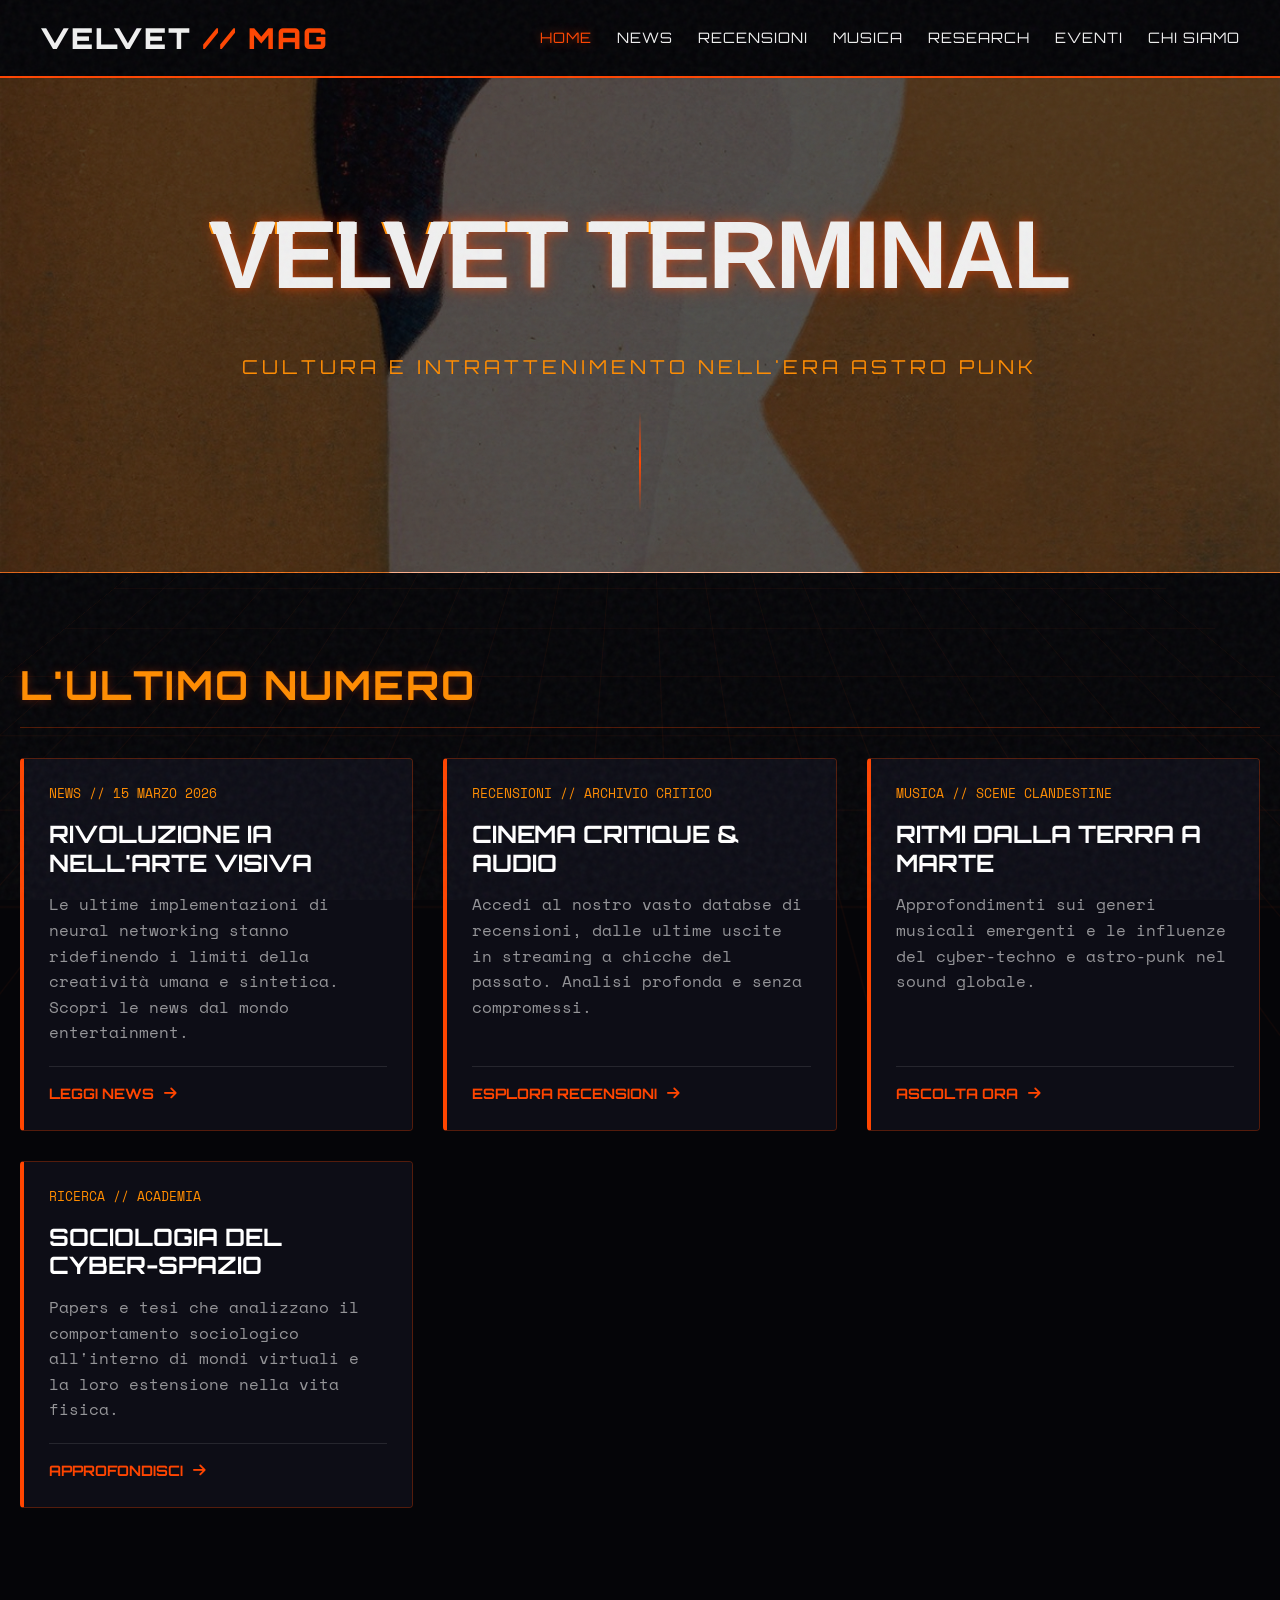
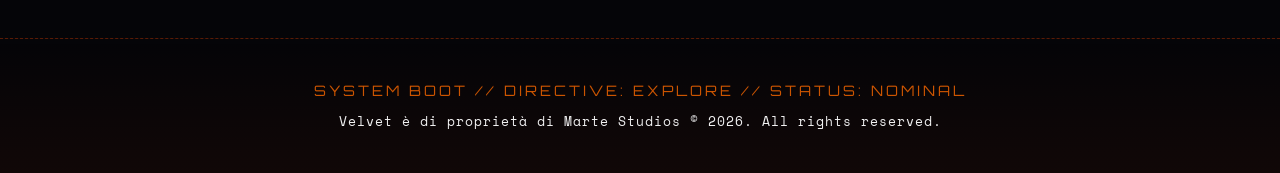
==== commit 3e3b699e: "Remove cover images from all article cards" ====
--- a/index.html
+++ b/index.html
@@ -58,7 +58,6 @@
         <div class="magazine-grid">
             <!-- Article 1: News Focus -->
             <article class="article-card">
-                <div class="article-image" style="background-image: url('assets/moodboard/moodimage_9.jpg');"></div>
                 <div class="article-content">
                     <div class="card-meta">
                         <span class="mono-font">NEWS // 15 MARZO 2026</span>
@@ -73,7 +72,6 @@
 
             <!-- Article 2: Reviews Focus -->
             <article class="article-card">
-                <div class="article-image" style="background-image: url('assets/moodboard/moodimage_20.jpg');"></div>
                 <div class="article-content">
                     <div class="card-meta">
                         <span class="mono-font">RECENSIONI // ARCHIVIO CRITICO</span>
@@ -88,7 +86,6 @@
 
             <!-- Article 3: Music Focus -->
             <article class="article-card">
-                <div class="article-image" style="background-image: url('assets/moodboard/moodimage_5.jpg');"></div>
                 <div class="article-content">
                     <div class="card-meta">
                         <span class="mono-font">MUSICA // SCENE CLANDESTINE</span>
@@ -103,7 +100,6 @@
 
             <!-- Article 4: Research Focus -->
             <article class="article-card">
-                <div class="article-image" style="background-image: url('assets/moodboard/moodimage_11.jpg');"></div>
                 <div class="article-content">
                     <div class="card-meta">
                         <span class="mono-font">RICERCA // ACADEMIA</span>
--- a/assets/css/velvet_magazine.css
+++ b/assets/css/velvet_magazine.css
@@ -304,19 +304,6 @@
     transform: translateY(-5px);
 }
 
-.article-image {
-    width: 100%;
-    height: 200px;
-    background-size: cover;
-    background-position: center;
-    border-bottom: 1px solid var(--border-color);
-    transition: transform 0.6s ease;
-    filter: saturate(1.2);
-}
-
-.article-card:hover .article-image {
-    transform: scale(1.02);
-}
 
 .article-content {
     padding: 25px;
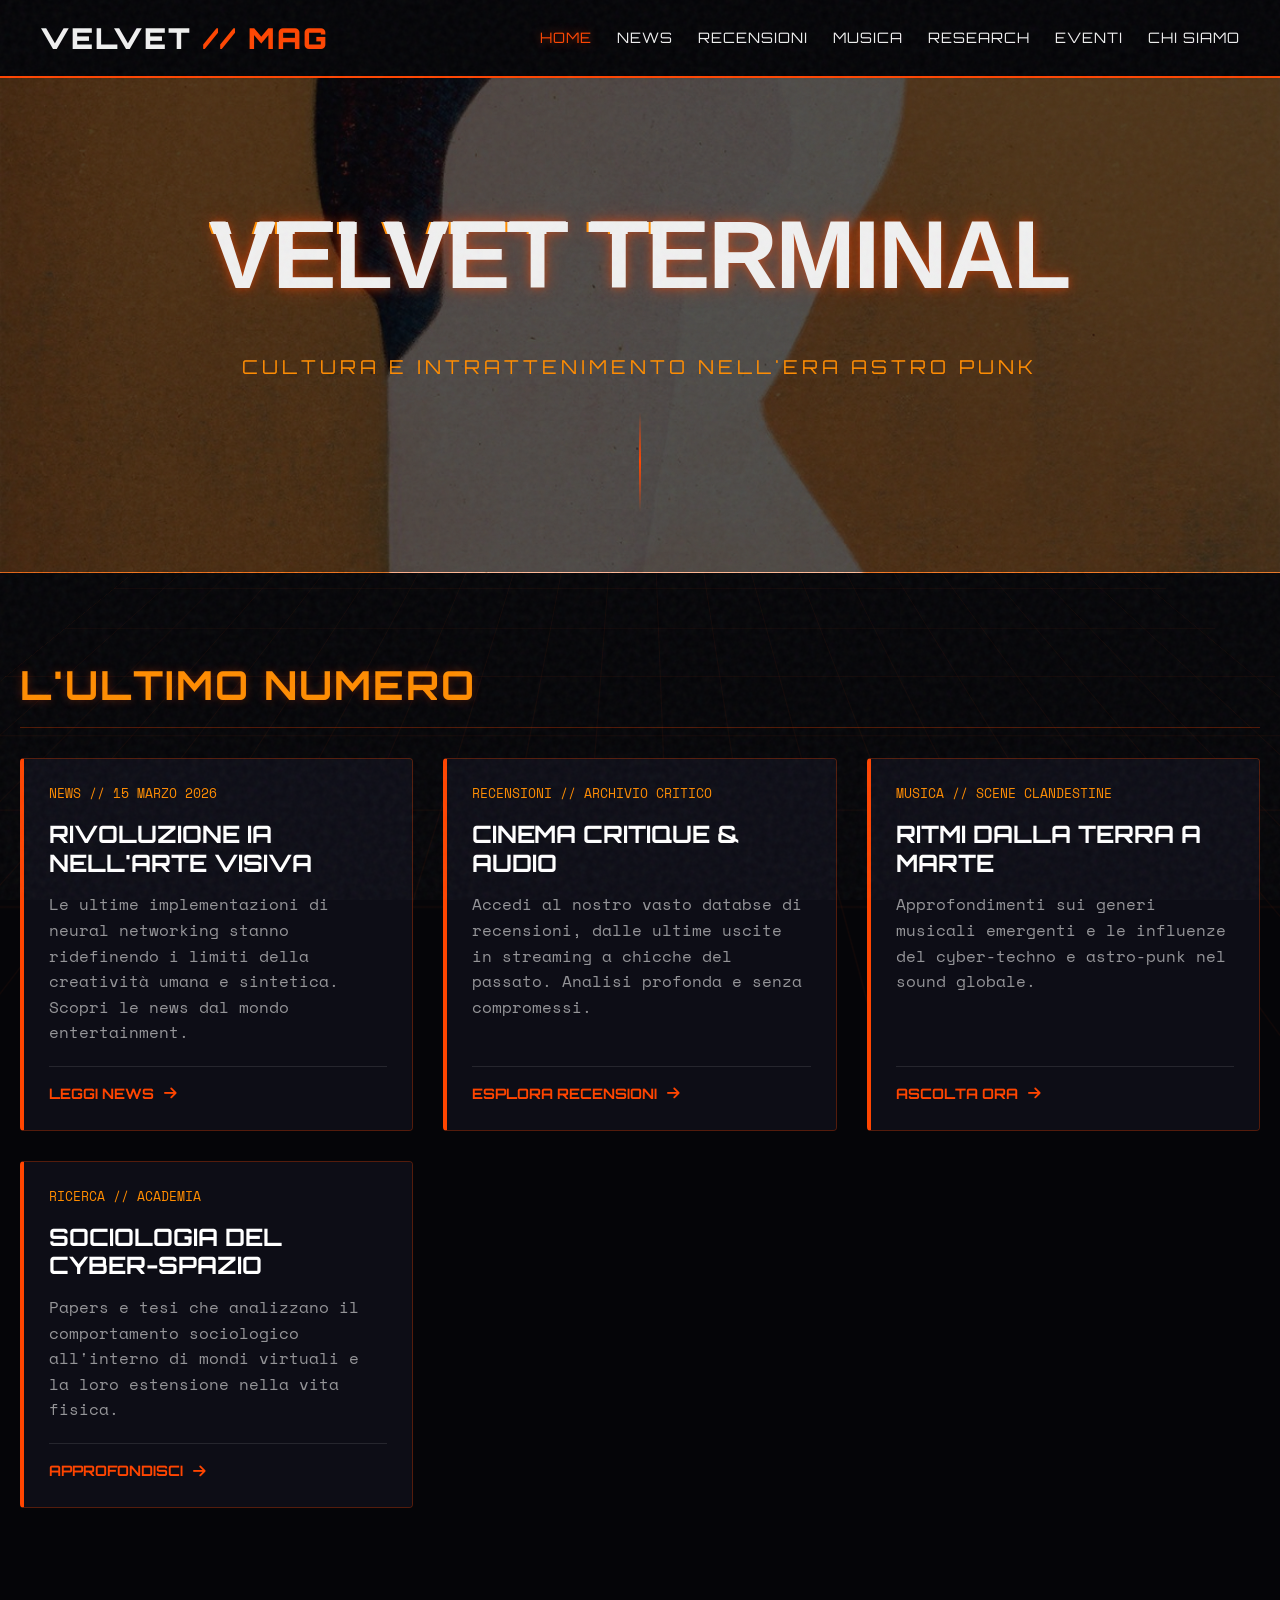
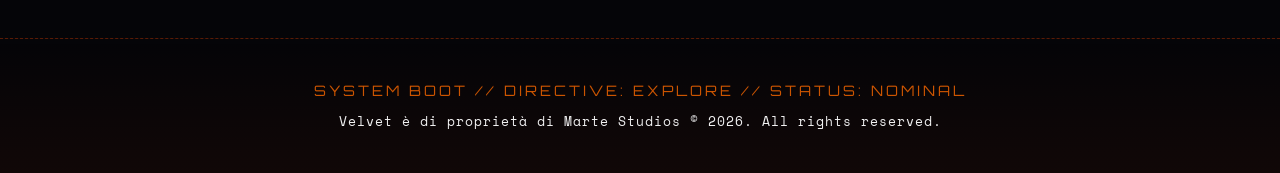
==== commit cf9b6ecc: "Fix mobile hamburger menu" ====
--- a/index.html
+++ b/index.html
@@ -120,5 +120,6 @@
         <div class="ownership">Velvet è di proprietà di Marte Studios © 2026. All rights reserved.</div>
     </footer>
 
+<script src="assets/js/burger.js"></script>
 </body>
 </html>
--- a/assets/css/velvet_magazine.css
+++ b/assets/css/velvet_magazine.css
@@ -133,10 +133,35 @@
 
 @media screen and (max-width: 768px) {
     .nav-links {
-        display: none;
+        position: absolute;
+        right: 0;
+        top: 65px;
+        height: calc(100vh - 65px);
+        background-color: rgba(5, 5, 8, 0.98);
+        display: flex;
+        flex-direction: column;
+        align-items: center;
+        width: 100%;
+        transform: translateX(100%);
+        transition: transform 0.4s ease-in-out;
+        padding-top: 50px;
+        border-top: 2px solid var(--orange-primary);
+    }
+    .nav-links.nav-active {
+        transform: translateX(0%);
     }
     .burger {
         display: block;
+        z-index: 1000;
+    }
+    .burger.toggle .line1 {
+        transform: rotate(-45deg) translate(-5px, 5px);
+    }
+    .burger.toggle .line2 {
+        opacity: 0;
+    }
+    .burger.toggle .line3 {
+        transform: rotate(45deg) translate(-5px, -5px);
     }
 }
 
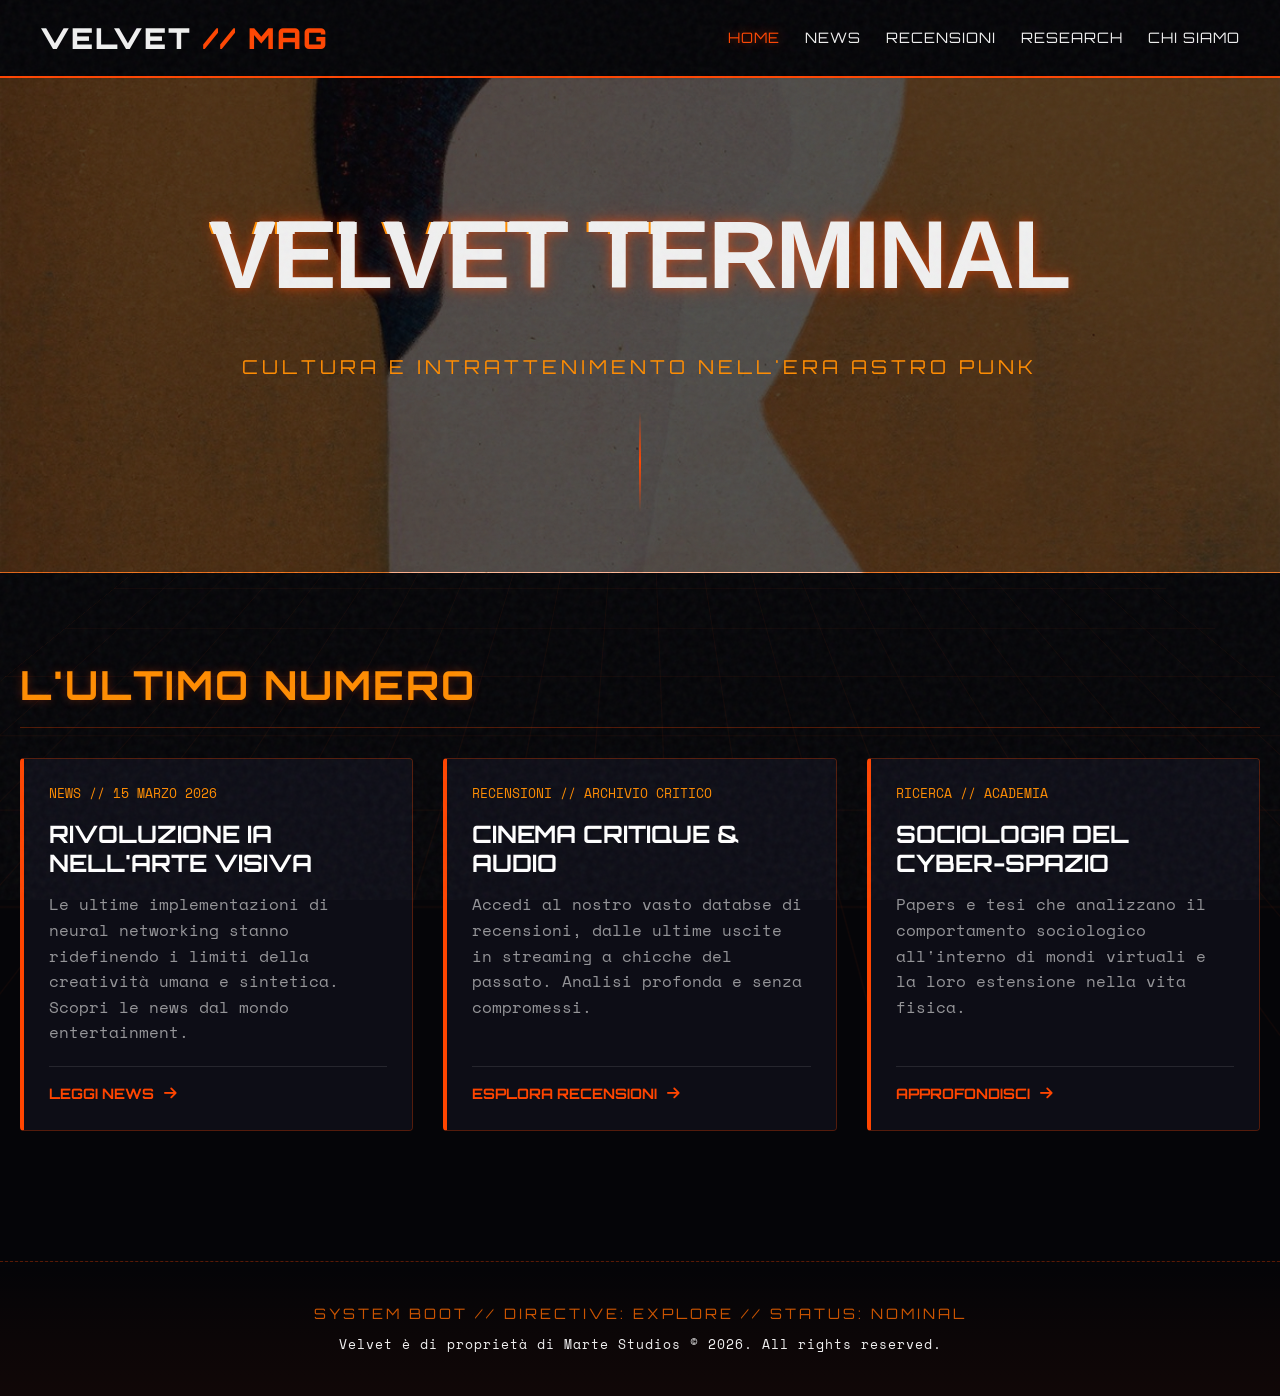
==== commit 83e4a1ac: "Hide Eventi and Musica sections" ====
--- a/index.html
+++ b/index.html
@@ -29,9 +29,7 @@
             <li><a href="index.html" class="active">Home</a></li>
             <li><a href="news.html">News</a></li>
             <li><a href="recensioni.html">Recensioni</a></li>
-            <li><a href="musica.html">Musica</a></li>
             <li><a href="research.html">Research</a></li>
-            <li><a href="eventi.html">Eventi</a></li>
             <li><a href="chisiamo.html">Chi Siamo</a></li>
         </ul>
         <div class="burger">
@@ -84,20 +82,6 @@
                 </div>
             </article>
 
-            <!-- Article 3: Music Focus -->
-            <article class="article-card">
-                <div class="article-content">
-                    <div class="card-meta">
-                        <span class="mono-font">MUSICA // SCENE CLANDESTINE</span>
-                    </div>
-                    <h3 class="card-title"><a href="musica.html">Ritmi dalla Terra a Marte</a></h3>
-                    <p class="card-excerpt">Approfondimenti sui generi musicali emergenti e le influenze del cyber-techno e astro-punk nel sound globale.</p>
-                    <div class="card-footer">
-                        <a href="musica.html" class="read-more-btn">Ascolta Ora <i class="fas fa-arrow-right"></i></a>
-                    </div>
-                </div>
-            </article>
-
             <!-- Article 4: Research Focus -->
             <article class="article-card">
                 <div class="article-content">
--- a/assets/css/velvet_magazine.css
+++ b/assets/css/velvet_magazine.css
@@ -494,3 +494,29 @@
     font-size: 0.8rem;
     letter-spacing: 1px;
 }
+
+/* Author Badges */
+.badge-author {
+    display: inline-flex;
+    align-items: center;
+    gap: 5px;
+    padding: 3px 8px;
+    border-radius: 4px;
+    font-size: 0.7rem;
+    font-weight: 700;
+    text-transform: uppercase;
+    font-family: var(--font-body);
+    margin-left: 10px;
+    vertical-align: middle;
+}
+.badge-human {
+    background-color: rgba(255, 85, 0, 0.15);
+    color: var(--accent);
+    border: 1px solid var(--accent);
+}
+.badge-ai {
+    background-color: rgba(0, 255, 255, 0.15);
+    color: var(--neo-cyan);
+    border: 1px solid var(--neo-cyan);
+    box-shadow: 0 0 5px rgba(0, 255, 255, 0.3);
+}
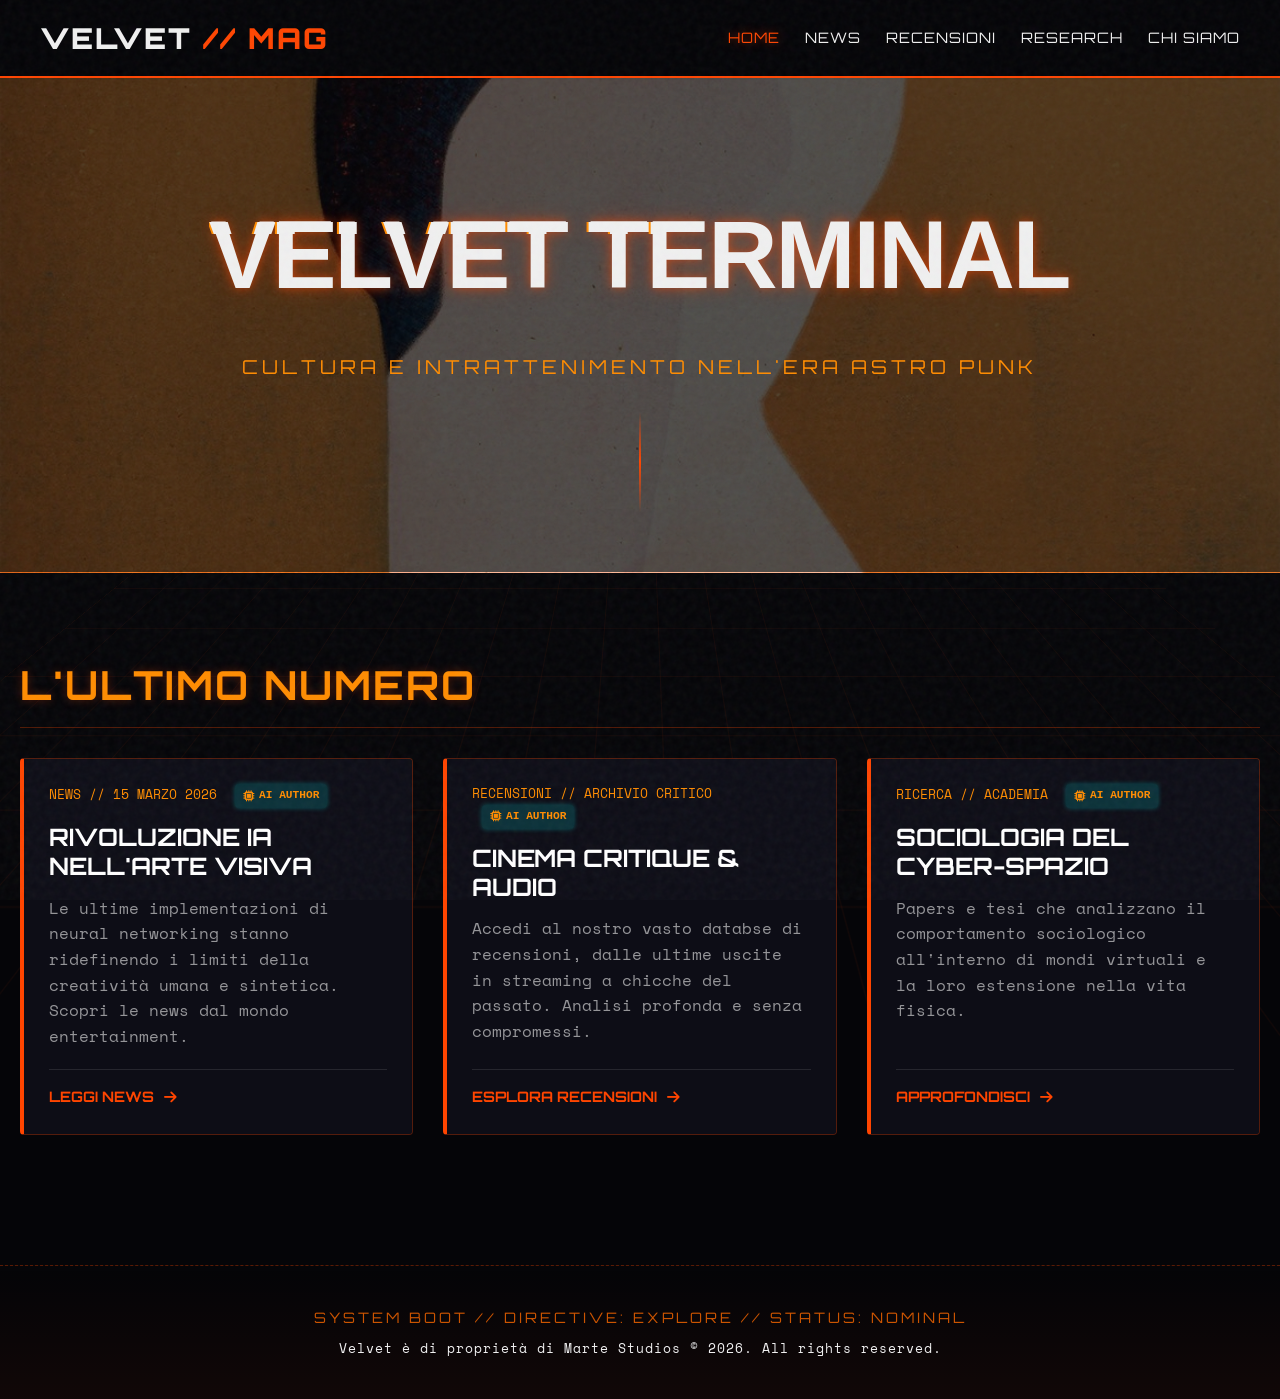
==== commit 8ec651c0: "Add AI badges to all articles and authors" ====
--- a/index.html
+++ b/index.html
@@ -58,7 +58,7 @@
             <article class="article-card">
                 <div class="article-content">
                     <div class="card-meta">
-                        <span class="mono-font">NEWS // 15 MARZO 2026</span>
+                        <span class="mono-font">NEWS // 15 MARZO 2026 <span class="badge-author badge-ai"><i class="fas fa-microchip"></i> AI Author</span></span>
                     </div>
                     <h3 class="card-title"><a href="news.html">Rivoluzione IA nell'arte Visiva</a></h3>
                     <p class="card-excerpt">Le ultime implementazioni di neural networking stanno ridefinendo i limiti della creatività umana e sintetica. Scopri le news dal mondo entertainment.</p>
@@ -72,7 +72,7 @@
             <article class="article-card">
                 <div class="article-content">
                     <div class="card-meta">
-                        <span class="mono-font">RECENSIONI // ARCHIVIO CRITICO</span>
+                        <span class="mono-font">RECENSIONI // ARCHIVIO CRITICO <span class="badge-author badge-ai"><i class="fas fa-microchip"></i> AI Author</span></span>
                     </div>
                     <h3 class="card-title"><a href="recensioni.html">Cinema Critique & Audio</a></h3>
                     <p class="card-excerpt">Accedi al nostro vasto databse di recensioni, dalle ultime uscite in streaming a chicche del passato. Analisi profonda e senza compromessi.</p>
@@ -86,7 +86,7 @@
             <article class="article-card">
                 <div class="article-content">
                     <div class="card-meta">
-                        <span class="mono-font">RICERCA // ACADEMIA</span>
+                        <span class="mono-font">RICERCA // ACADEMIA <span class="badge-author badge-ai"><i class="fas fa-microchip"></i> AI Author</span></span>
                     </div>
                     <h3 class="card-title"><a href="research.html">Sociologia del Cyber-Spazio</a></h3>
                     <p class="card-excerpt">Papers e tesi che analizzano il comportamento sociologico all'interno di mondi virtuali e la loro estensione nella vita fisica.</p>
